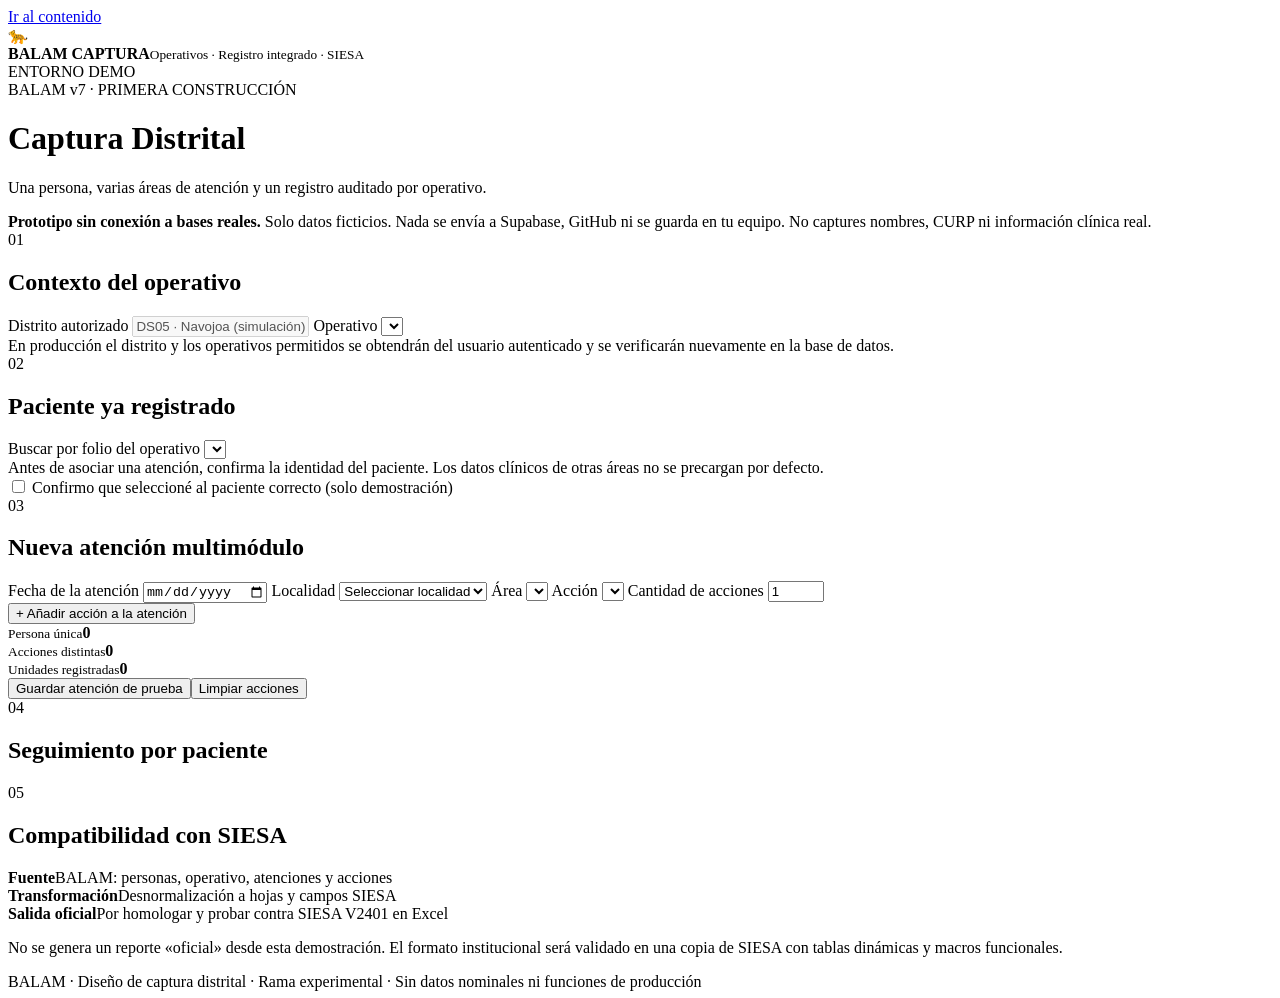
==== captura/index.html @ 038c06e7 "feat(captura): crear estructura de interfaz BALAM v7 en rama aislada" ====
<!doctype html>
<html lang="es">
<head>
<meta charset="utf-8"><meta name="viewport" content="width=device-width,initial-scale=1,viewport-fit=cover">
<title>BALAM v7 · Captura Distrital (Prototipo)</title>
<meta name="robots" content="noindex,nofollow">
<meta name="theme-color" content="#176d60">
<link rel="stylesheet" href="./style.css">
</head>
<body>
<a class="skip" href="#contenido">Ir al contenido</a>
<header class="top"><div class="brand"><div class="jaguar">🐆</div><div><strong>BALAM <span>CAPTURA</span></strong><small>Operativos · Registro integrado · SIESA</small></div></div><span class="status">ENTORNO DEMO</span></header>
<main id="contenido">
<div class="hero"><div><div class="eyebrow">BALAM v7 · PRIMERA CONSTRUCCIÓN</div><h1>Captura Distrital</h1><p>Una persona, varias áreas de atención y un registro auditado por operativo.</p></div></div>
<div class="notice" role="note"><strong>Prototipo sin conexión a bases reales.</strong> Solo datos ficticios. Nada se envía a Supabase, GitHub ni se guarda en tu equipo. No captures nombres, CURP ni información clínica real.</div>
<div class="layout">
<section class="panel" aria-labelledby="contexto-title">
<div class="section-head"><span class="num">01</span><h2 id="contexto-title">Contexto del operativo</h2></div>
<div class="fields">
<label>Distrito autorizado <input id="district" value="DS05 · Navojoa (simulación)" disabled></label>
<label>Operativo <select id="operative"></select></label>
</div>
<div class="footnote">En producción el distrito y los operativos permitidos se obtendrán del usuario autenticado y se verificarán nuevamente en la base de datos.</div>
</section>
<section class="panel" aria-labelledby="persona-title">
<div class="section-head"><span class="num">02</span><h2 id="persona-title">Paciente ya registrado</h2></div>
<label>Buscar por folio del operativo <select id="patient"></select></label>
<div id="person-card" class="person-card" aria-live="polite"></div>
<div class="footnote">Antes de asociar una atención, confirma la identidad del paciente. Los datos clínicos de otras áreas no se precargan por defecto.</div>
<label class="confirm"><input type="checkbox" id="identity-ok"> Confirmo que seleccioné al paciente correcto (solo demostración)</label>
</section>
<section class="panel" aria-labelledby="atencion-title">
<div class="section-head"><span class="num">03</span><h2 id="atencion-title">Nueva atención multimódulo</h2></div>
<div class="fields">
<label>Fecha de la atención <input id="visit-date" type="date" required></label>
<label>Localidad <select id="locality"><option value="">Seleccionar localidad</option><option>Álamos</option><option>Navojoa</option><option>Etchojoa</option><option>Huatabampo</option><option>Benito Juárez</option></select></label>
<label>Área <select id="area"></select></label>
<label>Acción <select id="action"></select></label>
<label>Cantidad de acciones <input id="quantity" type="number" min="1" max="999" step="1" value="1"></label>
</div>
<div class="row-actions"><button type="button" id="add-action" class="outline">+ Añadir acción a la atención</button></div>
<div id="action-list" class="action-list" aria-live="polite"></div>
<div class="summary"><div><small>Persona única</small><strong id="unique-count">0</strong></div><div><small>Acciones distintas</small><strong id="types-count">0</strong></div><div><small>Unidades registradas</small><strong id="units-count">0</strong></div></div>
<div class="row-actions"><button type="button" id="save" class="primary">Guardar atención de prueba</button><button type="button" id="clear" class="muted">Limpiar acciones</button></div>
<div id="message" class="message" role="status" aria-live="polite"></div>
</section>
<section class="panel" aria-labelledby="seguimiento-title">
<div class="section-head"><span class="num">04</span><h2 id="seguimiento-title">Seguimiento por paciente</h2></div>
<div id="history" class="history"></div>
</section>
<section class="panel" aria-labelledby="siesa-title">
<div class="section-head"><span class="num">05</span><h2 id="siesa-title">Compatibilidad con SIESA</h2></div>
<div class="siesa-grid"><div><b>Fuente</b><span>BALAM: personas, operativo, atenciones y acciones</span></div><div><b>Transformación</b><span>Desnormalización a hojas y campos SIESA</span></div><div><b>Salida oficial</b><span>Por homologar y probar contra SIESA V2401 en Excel</span></div></div>
<p class="footnote">No se genera un reporte «oficial» desde esta demostración. El formato institucional será validado en una copia de SIESA con tablas dinámicas y macros funcionales.</p>
</section>
</div>
<footer>BALAM · Diseño de captura distrital · Rama experimental · Sin datos nominales ni funciones de producción</footer>
</main>
<script defer src="./app.js"></script>
</body></html>
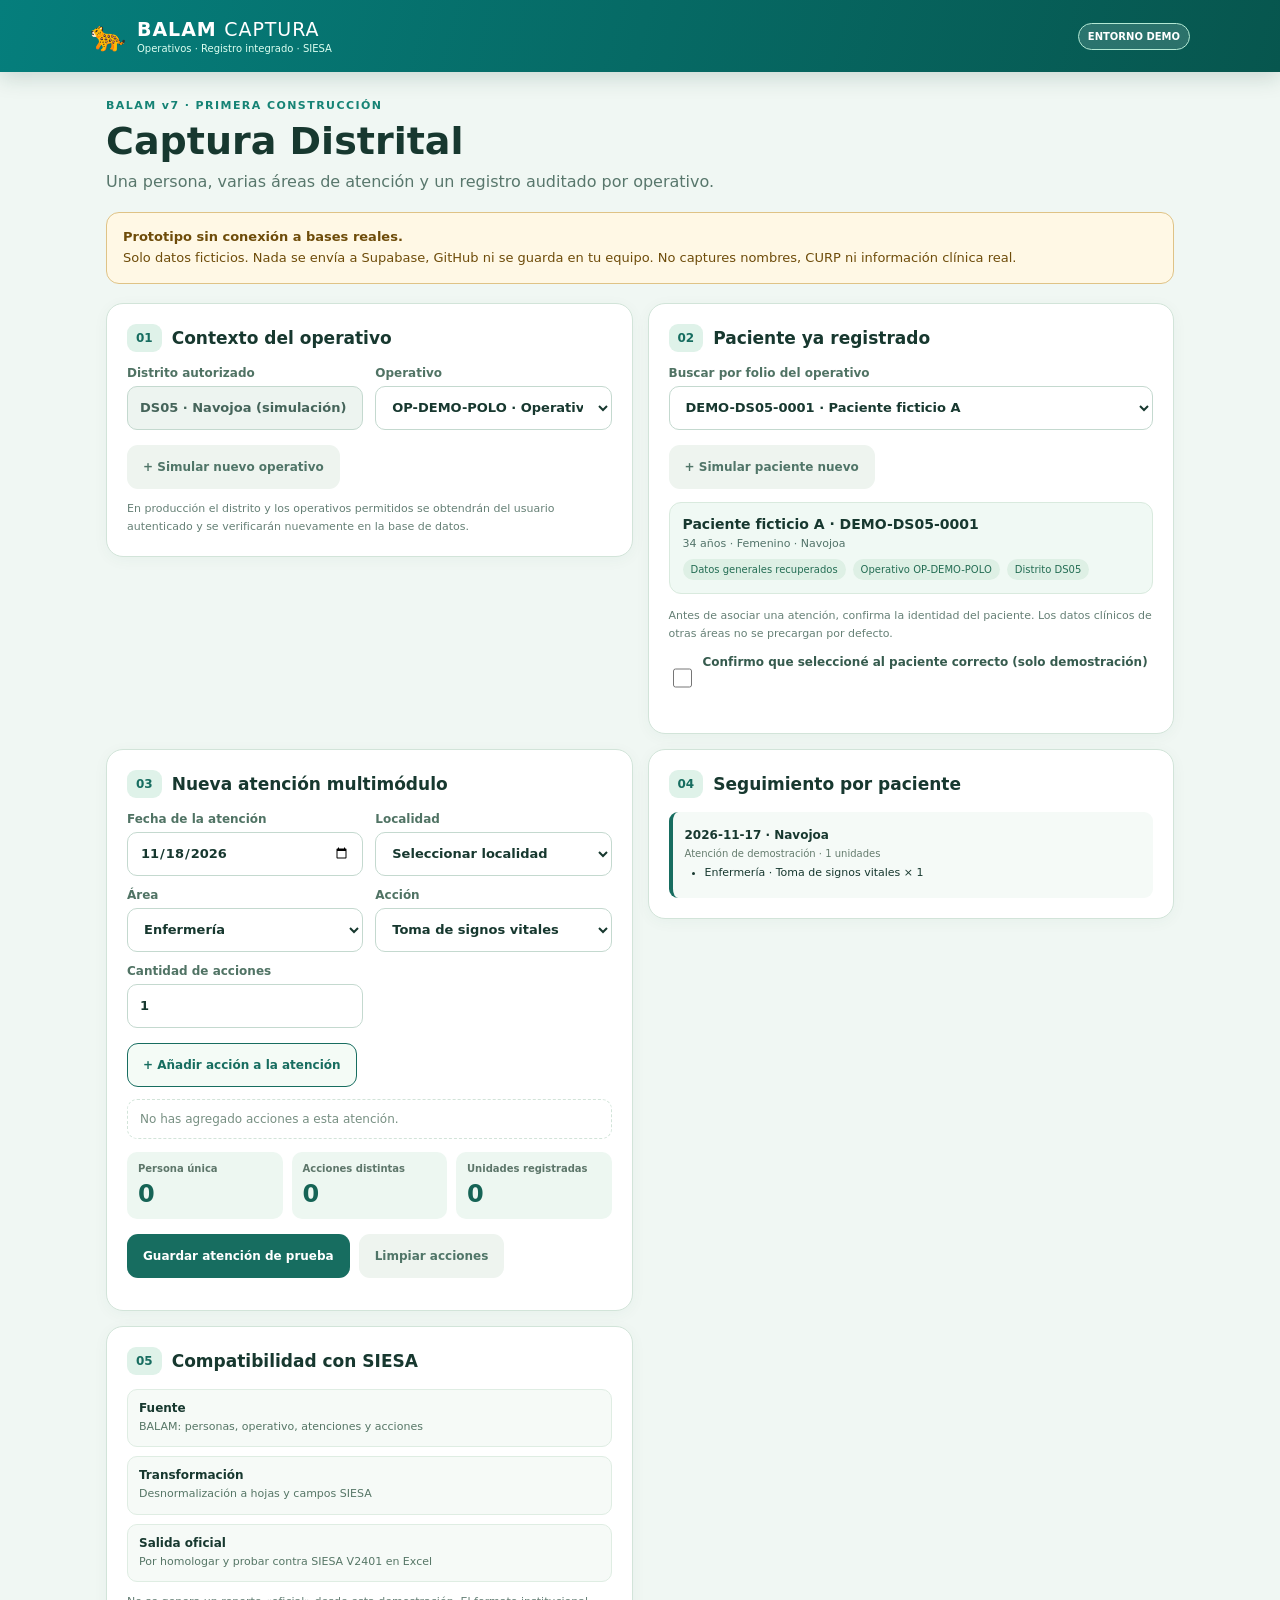
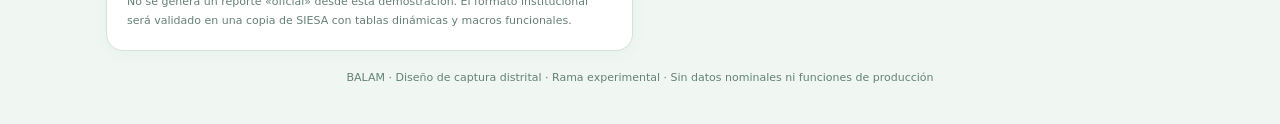
==== commit 7a6ffd5f: "feat(captura): acciones simuladas de nuevo operativo y paciente" ====
--- a/captura/index.html
+++ b/captura/index.html
@@ -20,11 +20,13 @@
 <label>Distrito autorizado <input id="district" value="DS05 · Navojoa (simulación)" disabled></label>
 <label>Operativo <select id="operative"></select></label>
 </div>
+<div class="row-actions"><button type="button" id="new-operative" class="muted">+ Simular nuevo operativo</button></div>
 <div class="footnote">En producción el distrito y los operativos permitidos se obtendrán del usuario autenticado y se verificarán nuevamente en la base de datos.</div>
 </section>
 <section class="panel" aria-labelledby="persona-title">
 <div class="section-head"><span class="num">02</span><h2 id="persona-title">Paciente ya registrado</h2></div>
 <label>Buscar por folio del operativo <select id="patient"></select></label>
+<div class="row-actions"><button type="button" id="new-person" class="muted">+ Simular paciente nuevo</button></div>
 <div id="person-card" class="person-card" aria-live="polite"></div>
 <div class="footnote">Antes de asociar una atención, confirma la identidad del paciente. Los datos clínicos de otras áreas no se precargan por defecto.</div>
 <label class="confirm"><input type="checkbox" id="identity-ok"> Confirmo que seleccioné al paciente correcto (solo demostración)</label>
--- a/captura/style.css
+++ b/captura/style.css
@@ -0,0 +1,5 @@
+:root{--teal:#176d60;--deep:#104c43;--ink:#17382f;--muted:#647d72;--line:#d2e4d9;--bg:#f0f7f3;--white:#fff;--rose:#c78cae}
+*{box-sizing:border-box}html{font-family:Inter,system-ui,-apple-system,"Segoe UI",Arial,sans-serif;background:var(--bg);color:var(--ink)}body{margin:0;min-height:100dvh}button,input,select{font:inherit}button{cursor:pointer}button:disabled{cursor:not-allowed;opacity:.45}select,input{max-width:100%}.skip{position:absolute;left:-999px}.skip:focus{left:8px;top:8px;z-index:999;background:white;padding:10px}.top{background:linear-gradient(105deg,#057e7c,#07564e);color:white;display:flex;align-items:center;justify-content:space-between;gap:12px;padding:13px max(16px,calc((100vw - 1100px)/2));min-height:72px;box-shadow:0 6px 20px #1142382b}.brand{display:flex;align-items:center;gap:11px}.brand strong{font-size:19px;letter-spacing:.05em}.brand strong span{font-weight:500}.brand small{display:block;color:#ddfff1;font-size:10px;margin-top:3px}.jaguar{font-size:29px}.status{font-size:10px;font-weight:800;color:#fff;background:#ffffff25;border:1px solid #b3e9d4;padding:7px 9px;border-radius:30px;white-space:nowrap}
+main{max-width:1100px;margin:auto;padding:22px 16px 40px}.hero{margin:5px 0 18px}.eyebrow{font-size:11px;letter-spacing:.13em;font-weight:850;color:#168375}.hero h1{font-size:clamp(25px,4vw,38px);margin:7px 0}.hero p{color:#58776c;line-height:1.5;margin:0}.notice{border:1px solid #dfc386;background:#fff8e5;color:#6e4c0a;padding:14px 16px;border-radius:13px;font-size:13px;line-height:1.6;margin-bottom:19px}.notice strong{display:block}
+.layout{display:grid;grid-template-columns:repeat(2,minmax(0,1fr));gap:15px}.panel{padding:20px;background:#fff;border:1px solid var(--line);border-radius:17px;box-shadow:0 3px 15px #16543b0b;align-self:start}.section-head{display:flex;align-items:center;gap:10px;margin-bottom:14px}.section-head .num{font-size:12px;font-weight:900;border-radius:9px;background:#dff2e9;color:#176d60;padding:7px 9px}.section-head h2{font-size:17px;margin:0}.fields{display:grid;grid-template-columns:repeat(2,minmax(0,1fr));gap:12px}label:not(.confirm){display:grid;gap:6px;font-size:12px;font-weight:760;color:#507364}label select,label input{width:100%;border:1px solid #c4d9cf;border-radius:10px;background:white;color:var(--ink);font-size:13px;padding:11px 12px;min-height:44px}input:disabled{background:#edf4f0;color:#45645a}input:focus,select:focus,button:focus-visible{outline:3px solid #e2aa64;outline-offset:2px}.footnote{font-size:11px;color:#668076;line-height:1.65;margin:11px 0 0}.person-card{background:#f0f9f4;border:1px solid #d9eade;border-radius:12px;padding:13px;margin:13px 0}.person-card b{display:block;font-size:14px}.person-card small{font-size:11px;color:#527369;display:block;margin-top:5px}.person-card .tags{display:flex;flex-wrap:wrap;gap:7px;margin-top:9px}.tag{font-size:10px;padding:5px 8px;border-radius:30px;background:#def0e5;color:#246d54}.confirm{display:flex;align-items:flex-start;gap:8px;font-size:12px;font-weight:750;color:#365b4e;margin:10px 0;line-height:1.5}.confirm input{width:19px;height:19px;flex:none;accent-color:#176d60}.row-actions{display:flex;flex-wrap:wrap;gap:9px;margin-top:15px}button{border-radius:11px;border:1px solid transparent;padding:12px 15px;font-size:12px;font-weight:850;min-height:44px}.primary{background:#176d60;color:white}.outline{border-color:#176d60;color:#176d60;background:#f4fbf6}.muted{background:#eef4ef;color:#507568}.action-list{display:grid;gap:8px;margin-top:12px}.action-item{border:1px solid #d6e7dd;border-radius:10px;padding:10px;display:flex;align-items:center;justify-content:space-between;gap:8px;background:#f8fcf9}.action-item b{font-size:12px;display:block}.action-item small{color:#5f7a6d;font-size:10px}.action-item button{background:white;border:1px solid #ecd4d4;color:#8a4444;min-height:35px;padding:6px 9px}.empty{font-size:12px;color:#789083;padding:12px;border:1px dashed var(--line);border-radius:10px}.summary{display:grid;grid-template-columns:repeat(3,minmax(0,1fr));gap:9px;margin-top:13px}.summary div{background:#edf7f1;padding:11px;border-radius:10px;display:grid;gap:6px}.summary small{color:#5d766a;font-weight:700;font-size:10px}.summary strong{font-size:24px;color:#166456}.message{margin-top:12px;font-size:12px;line-height:1.5}.message.error{color:#9d3b3b}.message.ok{color:#16704b}.history{display:grid;gap:9px}.history-card{background:#f5faf7;border-left:4px solid var(--teal);border-radius:9px;padding:12px}.history-card b{font-size:12px}.history-card small{font-size:10px;color:#657c6e;display:block;margin:5px 0}.history-card ul{font-size:11px;line-height:1.6;margin:5px 0;padding-left:20px}.siesa-grid{display:grid;gap:9px}.siesa-grid div{display:grid;gap:4px;background:#f6faf7;border:1px solid #dfede3;padding:11px;border-radius:10px}.siesa-grid b{font-size:12px}.siesa-grid span{font-size:11px;color:#567666;line-height:1.5}footer{text-align:center;margin-top:20px;color:#638173;font-size:11px}
+@media(max-width:820px){.layout{grid-template-columns:1fr}.panel{padding:16px}}@media(max-width:470px){.fields{grid-template-columns:1fr}.brand strong{font-size:15px}.brand small{font-size:9px}.status{font-size:8px;padding:6px}.hero h1{font-size:27px}.summary strong{font-size:21px}}
